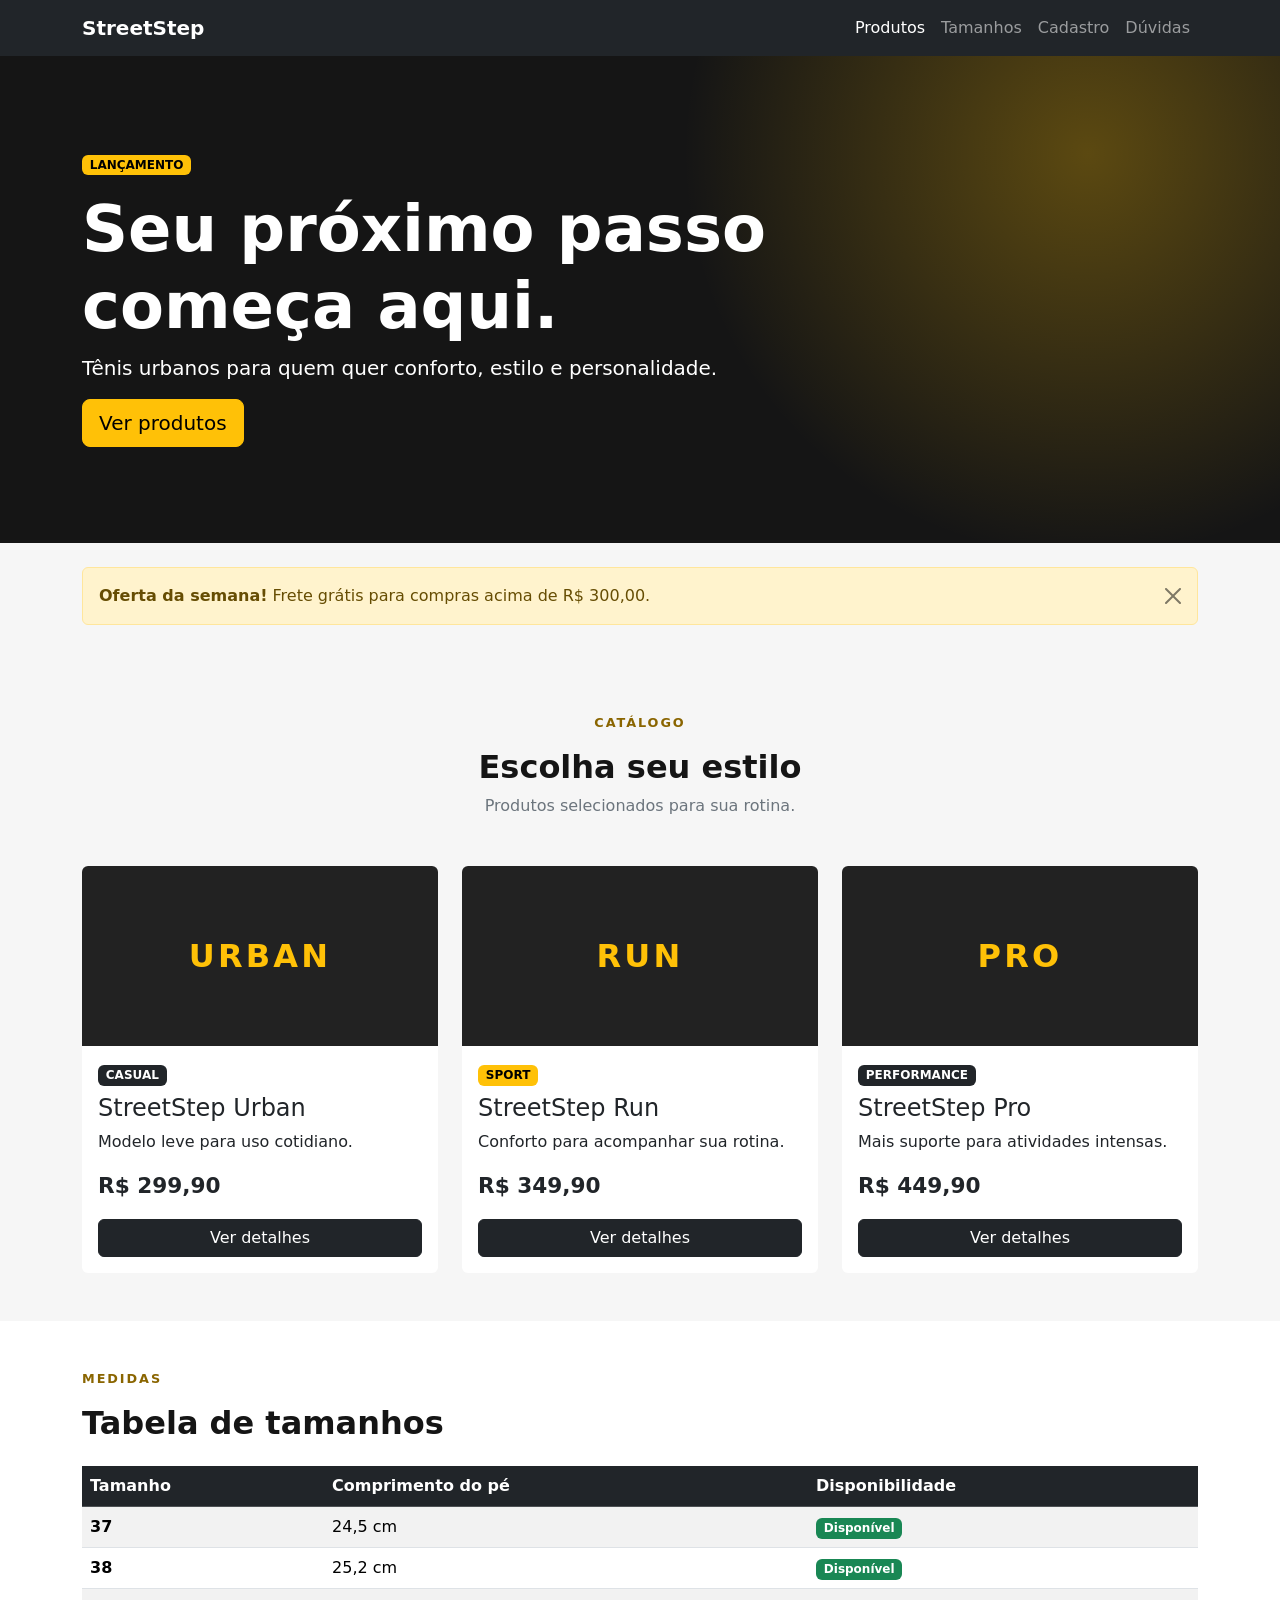
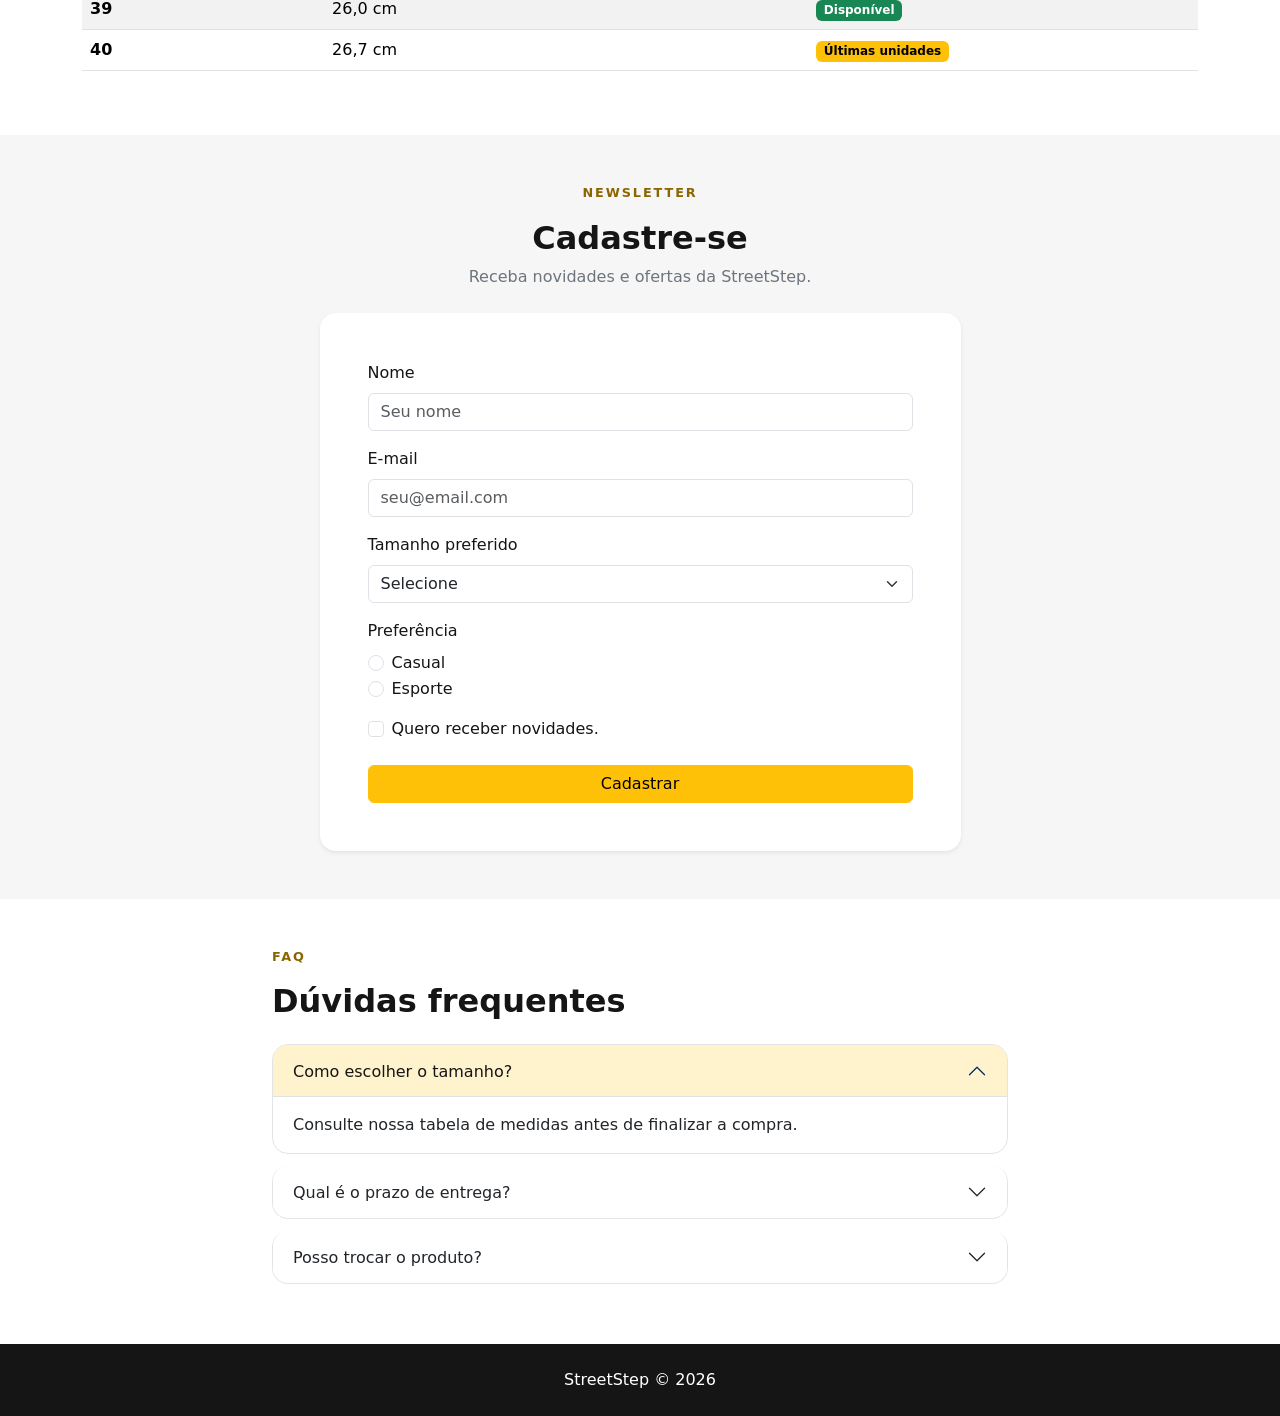
==== Aula 08/index.html @ 9c60e046 "mais bootstrap" ====
<!doctype html>
<html lang="pt-BR">
<head>
  <meta charset="utf-8">
  <meta name="viewport" content="width=device-width, initial-scale=1">
  <title>StreetStep | Loja de Tênis</title>

  <!------------------------- Bootstrap 5.3.8 via CDN ------------------------->
  <link
    href="https://cdn.jsdelivr.net/npm/bootstrap@5.3.8/dist/css/bootstrap.min.css"
    rel="stylesheet">

  <link rel="stylesheet" href="style.css">
</head>

<body>

  <!------------------------- NAVBAR ------------------------->
  <header>
    <nav class="navbar navbar-expand-lg navbar-dark bg-dark">
      <div class="container">
        <a class="navbar-brand fw-bold" href="#inicio">
          StreetStep
        </a>

        <button
          class="navbar-toggler"
          type="button"
          data-bs-toggle="collapse"
          data-bs-target="#menuPrincipal"
          aria-controls="menuPrincipal"
          aria-expanded="false"
          aria-label="Abrir menu">
          <span class="navbar-toggler-icon"></span>
        </button>

        <div class="collapse navbar-collapse" id="menuPrincipal">
          <ul class="navbar-nav ms-auto">
            <li class="nav-item">
              <a class="nav-link active" href="#produtos">Produtos</a>
            </li>
            <li class="nav-item">
              <a class="nav-link" href="#tamanhos">Tamanhos</a>
            </li>
            <li class="nav-item">
              <a class="nav-link" href="#cadastro">Cadastro</a>
            </li>
            <li class="nav-item">
              <a class="nav-link" href="#duvidas">Dúvidas</a>
            </li>
          </ul>
        </div>
      </div>
    </nav>
  </header>

  <main>

    <!------------------------- HERO ------------------------->
    <section id="inicio" class="hero py-5">
      <div class="container py-5">
        <div class="row align-items-center">
          <div class="col-lg-8">
            <span class="badge text-bg-warning mb-3">
              LANÇAMENTO
            </span>

            <h1 class="display-3 fw-bold">
              Seu próximo passo começa aqui.
            </h1>

            <p class="lead">
              Tênis urbanos para quem quer conforto, estilo e personalidade.
            </p>

            <a href="#produtos" class="btn btn-warning btn-lg">
              Ver produtos
            </a>
          </div>
        </div>
      </div>
    </section>

    <!------------------------- ALERT ------------------------->
    <section class="py-4">
      <div class="container">
        <div
          class="alert alert-warning alert-dismissible fade show"
          role="alert">

          <strong>Oferta da semana!</strong>
          Frete grátis para compras acima de R$ 300,00.

          <button
            type="button"
            class="btn-close"
            data-bs-dismiss="alert"
            aria-label="Fechar">
          </button>
        </div>
      </div>
    </section>

    <!------------------------- PRODUTOS ------------------------->
    <section id="produtos" class="py-5">
      <div class="container">

        <div class="text-center mb-5">
          <p class="section-label">CATÁLOGO</p>
          <h2 class="fw-bold">Escolha seu estilo</h2>
          <p class="text-secondary">
            Produtos selecionados para sua rotina.
          </p>
        </div>

        <div class="row g-4">

          <div class="col-md-4">
            <article class="card product-card h-100">
              <div class="product-placeholder">URBAN</div>

              <div class="card-body">
                <span class="badge text-bg-dark mb-2">CASUAL</span>

                <h3 class="h4 card-title">
                  StreetStep Urban
                </h3>

                <p class="card-text">
                  Modelo leve para uso cotidiano.
                </p>

                <p class="price">
                  R$ 299,90
                </p>

                <button
                  type="button"
                  class="btn btn-dark w-100"
                  data-bs-toggle="modal"
                  data-bs-target="#modalUrban">
                  Ver detalhes
                </button>
              </div>
            </article>
          </div>

          <div class="col-md-4">
            <article class="card product-card h-100">
              <div class="product-placeholder">RUN</div>

              <div class="card-body">
                <span class="badge text-bg-warning mb-2">SPORT</span>

                <h3 class="h4 card-title">
                  StreetStep Run
                </h3>

                <p class="card-text">
                  Conforto para acompanhar sua rotina.
                </p>

                <p class="price">
                  R$ 349,90
                </p>

                <button
                  type="button"
                  class="btn btn-dark w-100"
                  data-bs-toggle="modal"
                  data-bs-target="#modalRun">
                  Ver detalhes
                </button>
              </div>
            </article>
          </div>

          <div class="col-md-4">
            <article class="card product-card h-100">
              <div class="product-placeholder">PRO</div>

              <div class="card-body">
                <span class="badge text-bg-dark mb-2">PERFORMANCE</span>

                <h3 class="h4 card-title">
                  StreetStep Pro
                </h3>

                <p class="card-text">
                  Mais suporte para atividades intensas.
                </p>

                <p class="price">
                  R$ 449,90
                </p>

                <button
                  type="button"
                  class="btn btn-dark w-100"
                  data-bs-toggle="modal"
                  data-bs-target="#modalPro">
                  Ver detalhes
                </button>
              </div>
            </article>
          </div>

        </div>
      </div>
    </section>

    <!------------------------- TABLE ------------------------->
    <section id="tamanhos" class="py-5 bg-white">
      <div class="container">

        <div class="mb-4">
          <p class="section-label">MEDIDAS</p>
          <h2 class="fw-bold">Tabela de tamanhos</h2>
        </div>

        <div class="table-responsive">
          <table class="table table-striped table-hover align-middle">
            <thead class="table-dark">
              <tr>
                <th scope="col">Tamanho</th>
                <th scope="col">Comprimento do pé</th>
                <th scope="col">Disponibilidade</th>
              </tr>
            </thead>

            <tbody>
              <tr>
                <th scope="row">37</th>
                <td>24,5 cm</td>
                <td><span class="badge text-bg-success">Disponível</span></td>
              </tr>

              <tr>
                <th scope="row">38</th>
                <td>25,2 cm</td>
                <td><span class="badge text-bg-success">Disponível</span></td>
              </tr>

              <tr>
                <th scope="row">39</th>
                <td>26,0 cm</td>
                <td><span class="badge text-bg-success">Disponível</span></td>
              </tr>

              <tr>
                <th scope="row">40</th>
                <td>26,7 cm</td>
                <td><span class="badge text-bg-warning">Últimas unidades</span></td>
              </tr>
            </tbody>
          </table>
        </div>

      </div>
    </section>

    <!------------------------- FORM ------------------------->
    <section id="cadastro" class="py-5">
      <div class="container">

        <div class="row justify-content-center">
          <div class="col-lg-7">

            <div class="text-center mb-4">
              <p class="section-label">NEWSLETTER</p>
              <h2 class="fw-bold">Cadastre-se</h2>
              <p class="text-secondary">
                Receba novidades e ofertas da StreetStep.
              </p>
            </div>

            <form class="bg-white p-4 p-md-5 rounded-4 shadow-sm">

              <div class="mb-3">
                <label for="nome" class="form-label">
                  Nome
                </label>

                <input
                  type="text"
                  class="form-control"
                  id="nome"
                  name="nome"
                  placeholder="Seu nome"
                  required>
              </div>

              <div class="mb-3">
                <label for="email" class="form-label">
                  E-mail
                </label>

                <input
                  type="email"
                  class="form-control"
                  id="email"
                  name="email"
                  placeholder="seu@email.com"
                  required>
              </div>

              <div class="mb-3">
                <label for="tamanho" class="form-label">
                  Tamanho preferido
                </label>

                <select
                  class="form-select"
                  id="tamanho"
                  name="tamanho"
                  required>

                  <option value="" selected>
                    Selecione
                  </option>

                  <option value="37">37</option>
                  <option value="38">38</option>
                  <option value="39">39</option>
                  <option value="40">40</option>
                </select>
              </div>

              <div class="mb-3">
                <label class="form-label d-block">
                  Preferência
                </label>

                <div class="form-check">
                  <input
                    class="form-check-input"
                    type="radio"
                    name="preferencia"
                    id="casual"
                    value="casual">

                  <label class="form-check-label" for="casual">
                    Casual
                  </label>
                </div>

                <div class="form-check">
                  <input
                    class="form-check-input"
                    type="radio"
                    name="preferencia"
                    id="esporte"
                    value="esporte">

                  <label class="form-check-label" for="esporte">
                    Esporte
                  </label>
                </div>
              </div>

              <div class="form-check mb-4">
                <input
                  class="form-check-input"
                  type="checkbox"
                  id="novidades"
                  name="novidades">

                <label class="form-check-label" for="novidades">
                  Quero receber novidades.
                </label>
              </div>

              <button type="submit" class="btn btn-warning w-100">
                Cadastrar
              </button>

            </form>

          </div>
        </div>

      </div>
    </section>

    <!------------------------- ACCORDION ------------------------->
    <section id="duvidas" class="py-5 bg-white">
      <div class="container">

        <div class="row justify-content-center">
          <div class="col-lg-8">

            <div class="mb-4">
              <p class="section-label">FAQ</p>
              <h2 class="fw-bold">Dúvidas frequentes</h2>
            </div>

            <div class="accordion" id="accordionDuvidas">

              <div class="accordion-item">
                <h3 class="accordion-header">
                  <button
                    class="accordion-button"
                    type="button"
                    data-bs-toggle="collapse"
                    data-bs-target="#duvidaUm"
                    aria-expanded="true"
                    aria-controls="duvidaUm">

                    Como escolher o tamanho?

                  </button>
                </h3>

                <div
                  id="duvidaUm"
                  class="accordion-collapse collapse show"
                  data-bs-parent="#accordionDuvidas">

                  <div class="accordion-body">
                    Consulte nossa tabela de medidas antes de finalizar a compra.
                  </div>

                </div>
              </div>

              <div class="accordion-item">
                <h3 class="accordion-header">
                  <button
                    class="accordion-button collapsed"
                    type="button"
                    data-bs-toggle="collapse"
                    data-bs-target="#duvidaDois"
                    aria-expanded="false"
                    aria-controls="duvidaDois">

                    Qual é o prazo de entrega?

                  </button>
                </h3>

                <div
                  id="duvidaDois"
                  class="accordion-collapse collapse"
                  data-bs-parent="#accordionDuvidas">

                  <div class="accordion-body">
                    O prazo depende da região e é apresentado no fechamento do pedido.
                  </div>

                </div>
              </div>

              <div class="accordion-item">
                <h3 class="accordion-header">
                  <button
                    class="accordion-button collapsed"
                    type="button"
                    data-bs-toggle="collapse"
                    data-bs-target="#duvidaTres"
                    aria-expanded="false"
                    aria-controls="duvidaTres">

                    Posso trocar o produto?

                  </button>
                </h3>

                <div
                  id="duvidaTres"
                  class="accordion-collapse collapse"
                  data-bs-parent="#accordionDuvidas">

                  <div class="accordion-body">
                    Consulte as condições de troca da loja antes de realizar o pedido.
                  </div>

                </div>
              </div>

            </div>
          </div>
        </div>

      </div>
    </section>

  </main>

  <!------------------------- MODAIS ------------------------->

  <div
    class="modal fade"
    id="modalUrban"
    tabindex="-1"
    aria-labelledby="modalUrbanLabel"
    aria-hidden="true">

    <div class="modal-dialog modal-dialog-centered">
      <div class="modal-content">

        <div class="modal-header">
          <h2 class="modal-title h5" id="modalUrbanLabel">
            StreetStep Urban
          </h2>

          <button
            type="button"
            class="btn-close"
            data-bs-dismiss="modal"
            aria-label="Fechar">
          </button>
        </div>

        <div class="modal-body">
          Modelo leve para uso cotidiano.
          <strong>R$ 299,90</strong>
        </div>

        <div class="modal-footer">
          <button
            type="button"
            class="btn btn-secondary"
            data-bs-dismiss="modal">
            Fechar
          </button>
        </div>

      </div>
    </div>
  </div>

  <div
    class="modal fade"
    id="modalRun"
    tabindex="-1"
    aria-labelledby="modalRunLabel"
    aria-hidden="true">

    <div class="modal-dialog modal-dialog-centered">
      <div class="modal-content">

        <div class="modal-header">
          <h2 class="modal-title h5" id="modalRunLabel">
            StreetStep Run
          </h2>

          <button
            type="button"
            class="btn-close"
            data-bs-dismiss="modal"
            aria-label="Fechar">
          </button>
        </div>

        <div class="modal-body">
          Conforto para acompanhar sua rotina.
          <strong>R$ 349,90</strong>
        </div>

        <div class="modal-footer">
          <button
            type="button"
            class="btn btn-secondary"
            data-bs-dismiss="modal">
            Fechar
          </button>
        </div>

      </div>
    </div>
  </div>

  <div
    class="modal fade"
    id="modalPro"
    tabindex="-1"
    aria-labelledby="modalProLabel"
    aria-hidden="true">

    <div class="modal-dialog modal-dialog-centered">
      <div class="modal-content">

        <div class="modal-header">
          <h2 class="modal-title h5" id="modalProLabel">
            StreetStep Pro
          </h2>

          <button
            type="button"
            class="btn-close"
            data-bs-dismiss="modal"
            aria-label="Fechar">
          </button>
        </div>

        <div class="modal-body">
          Mais suporte para atividades intensas.
          <strong>R$ 449,90</strong>
        </div>

        <div class="modal-footer">
          <button
            type="button"
            class="btn btn-secondary"
            data-bs-dismiss="modal">
            Fechar
          </button>
        </div>

      </div>
    </div>
  </div>

  <footer class="py-4">
    <div class="container text-center">
      <p class="mb-0">StreetStep &copy; 2026</p>
    </div>
  </footer>

  <script
    src="https://cdn.jsdelivr.net/npm/bootstrap@5.3.8/dist/js/bootstrap.bundle.min.js">
  </script>

</body>
</html>
---- Aula 08/style.css ----
/* ==========================================================
   STYLE.CSS
   Personalização do Bootstrap
   ========================================================== */

   :root {
    --street-dark: #151515;
    --street-yellow: #ffc107;
    --street-light: #f6f6f6;
  }
  
  body {
    background: var(--street-light);
    color: var(--street-dark);
  }
  
  .hero {
    background:
      radial-gradient(
        circle at 85% 20%,
        rgba(255, 193, 7, .30),
        transparent 35%
      ),
      #151515;
  
    color: white;
  }
  
  .section-label {
    color: #8a6500;
    font-size: .8rem;
    font-weight: 800;
    letter-spacing: .15em;
  }
  
  .product-card {
    border: 0;
    overflow: hidden;
    transition: transform .2s ease, box-shadow .2s ease;
  }
  
  .product-card:hover {
    transform: translateY(-5px);
    box-shadow: 0 1rem 2rem rgba(0, 0, 0, .12);
  }
  
  .product-placeholder {
    min-height: 180px;
    display: grid;
    place-items: center;
  
    background: #222;
    color: var(--street-yellow);
  
    font-size: 2rem;
    font-weight: 900;
    letter-spacing: .1em;
  }
  
  .price {
    font-size: 1.35rem;
    font-weight: 800;
  }
  
  .accordion {
    --bs-accordion-border-radius: 1rem;
  }
  
  .accordion-item {
    border: 1px solid #e4e4e4;
    margin-bottom: .75rem;
    border-radius: 1rem !important;
    overflow: hidden;
  }
  
  .accordion-button:not(.collapsed) {
    background: #fff3cd;
    color: var(--street-dark);
  }
  
  footer {
    background: var(--street-dark);
    color: white;
  }
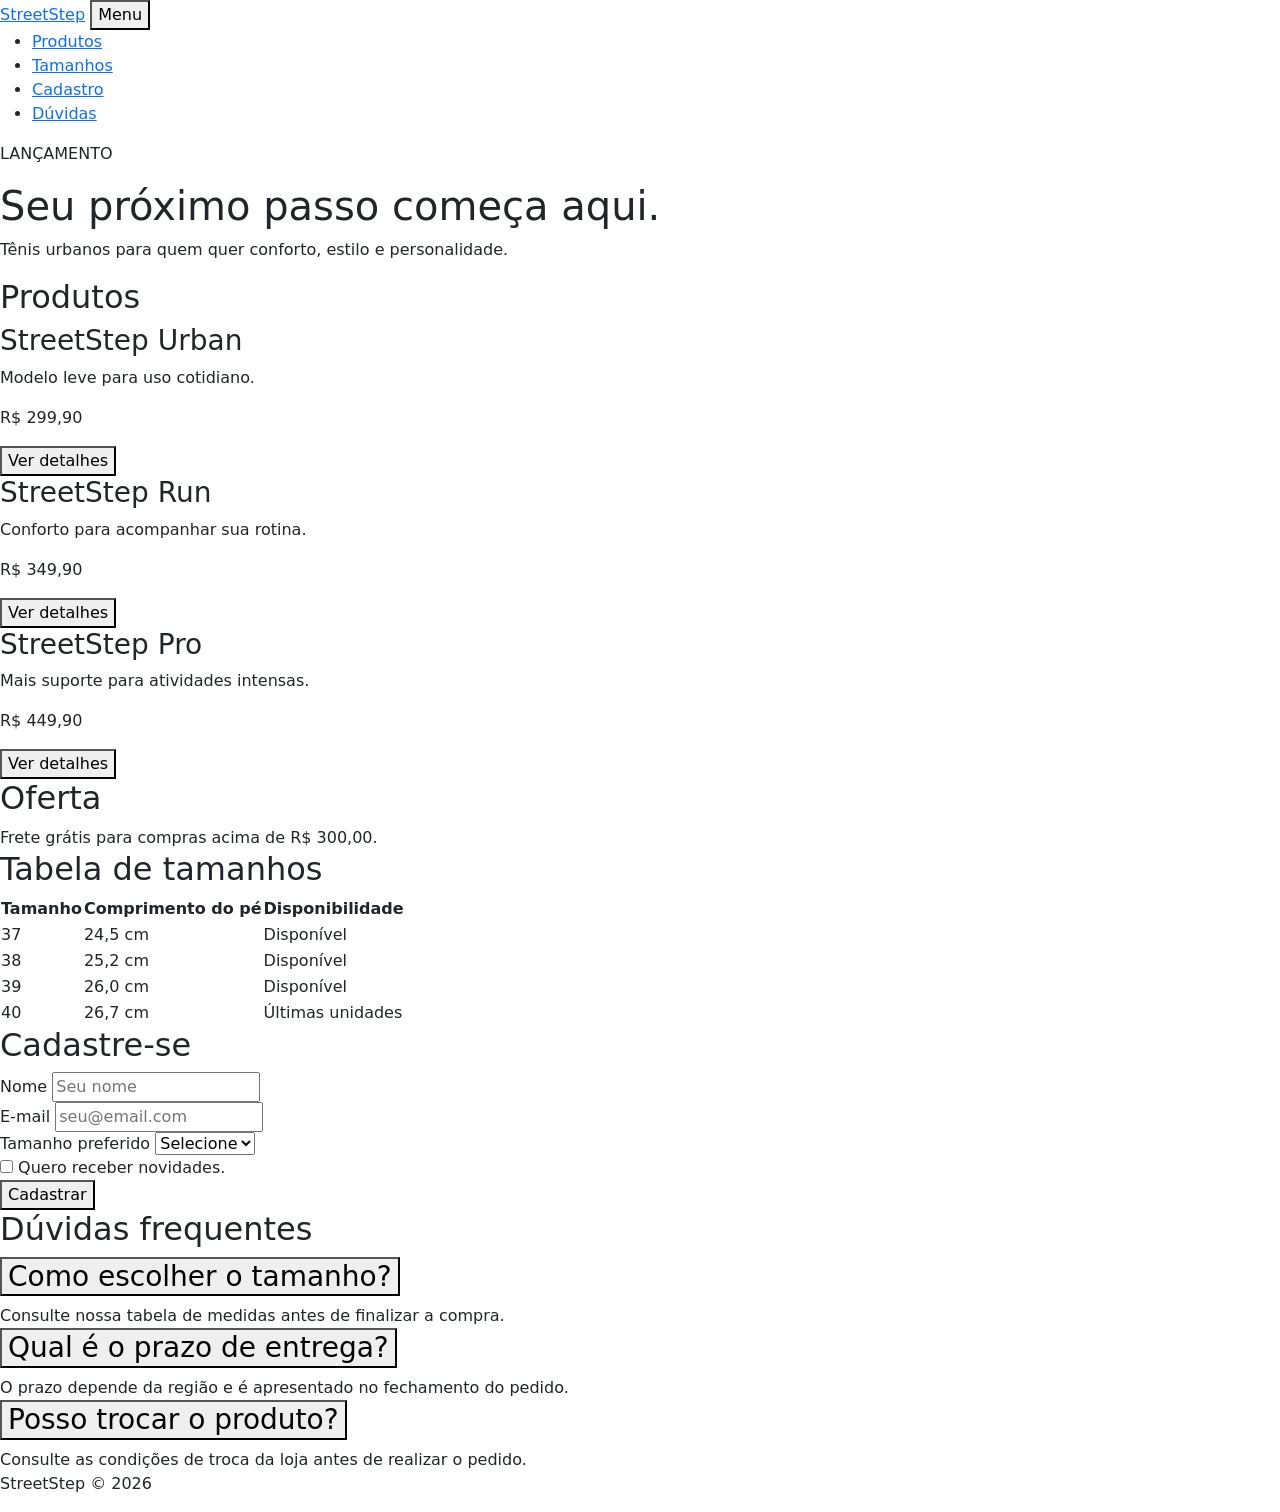
==== commit 4d079cce: "Galeria de arte" ====
--- a/Aula 08/index.html
+++ b/Aula 08/index.html
@@ -3,618 +3,204 @@
 <head>
   <meta charset="utf-8">
   <meta name="viewport" content="width=device-width, initial-scale=1">
-  <title>StreetStep | Loja de Tênis</title>
-
-  <!------------------------- Bootstrap 5.3.8 via CDN ------------------------->
+  <title>Loja de Tênis</title>
+
+  <!-- Bootstrap 5.3.8 via CDN -->
   <link
     href="https://cdn.jsdelivr.net/npm/bootstrap@5.3.8/dist/css/bootstrap.min.css"
     rel="stylesheet">
-
-  <link rel="stylesheet" href="style.css">
 </head>
 
 <body>
-
-  <!------------------------- NAVBAR ------------------------->
   <header>
-    <nav class="navbar navbar-expand-lg navbar-dark bg-dark">
-      <div class="container">
-        <a class="navbar-brand fw-bold" href="#inicio">
-          StreetStep
-        </a>
-
-        <button
-          class="navbar-toggler"
-          type="button"
-          data-bs-toggle="collapse"
-          data-bs-target="#menuPrincipal"
-          aria-controls="menuPrincipal"
-          aria-expanded="false"
-          aria-label="Abrir menu">
-          <span class="navbar-toggler-icon"></span>
-        </button>
-
-        <div class="collapse navbar-collapse" id="menuPrincipal">
-          <ul class="navbar-nav ms-auto">
-            <li class="nav-item">
-              <a class="nav-link active" href="#produtos">Produtos</a>
-            </li>
-            <li class="nav-item">
-              <a class="nav-link" href="#tamanhos">Tamanhos</a>
-            </li>
-            <li class="nav-item">
-              <a class="nav-link" href="#cadastro">Cadastro</a>
-            </li>
-            <li class="nav-item">
-              <a class="nav-link" href="#duvidas">Dúvidas</a>
-            </li>
-          </ul>
-        </div>
-      </div>
+    <nav>
+      <a href="#">StreetStep</a>
+
+      <button type="button">
+        Menu
+      </button>
+
+      <ul>
+        <li><a href="#produtos">Produtos</a></li>
+        <li><a href="#tamanhos">Tamanhos</a></li>
+        <li><a href="#cadastro">Cadastro</a></li>
+        <li><a href="#duvidas">Dúvidas</a></li>
+      </ul>
     </nav>
   </header>
 
   <main>
 
-    <!------------------------- HERO ------------------------->
-    <section id="inicio" class="hero py-5">
-      <div class="container py-5">
-        <div class="row align-items-center">
-          <div class="col-lg-8">
-            <span class="badge text-bg-warning mb-3">
-              LANÇAMENTO
-            </span>
-
-            <h1 class="display-3 fw-bold">
-              Seu próximo passo começa aqui.
-            </h1>
-
-            <p class="lead">
-              Tênis urbanos para quem quer conforto, estilo e personalidade.
-            </p>
-
-            <a href="#produtos" class="btn btn-warning btn-lg">
-              Ver produtos
-            </a>
-          </div>
-        </div>
+    <section id="inicio">
+      <div>
+        <p>LANÇAMENTO</p>
+        <h1>Seu próximo passo começa aqui.</h1>
+        <p>
+          Tênis urbanos para quem quer conforto, estilo e personalidade.
+        </p>
       </div>
     </section>
 
-    <!------------------------- ALERT ------------------------->
-    <section class="py-4">
-      <div class="container">
-        <div
-          class="alert alert-warning alert-dismissible fade show"
-          role="alert">
-
-          <strong>Oferta da semana!</strong>
-          Frete grátis para compras acima de R$ 300,00.
-
-          <button
-            type="button"
-            class="btn-close"
-            data-bs-dismiss="alert"
-            aria-label="Fechar">
+    <section id="produtos">
+      <h2>Produtos</h2>
+
+      <article>
+        <h3>StreetStep Urban</h3>
+        <p>Modelo leve para uso cotidiano.</p>
+        <p>R$ 299,90</p>
+
+        <button type="button">
+          Ver detalhes
+        </button>
+      </article>
+
+      <article>
+        <h3>StreetStep Run</h3>
+        <p>Conforto para acompanhar sua rotina.</p>
+        <p>R$ 349,90</p>
+
+        <button type="button">
+          Ver detalhes
+        </button>
+      </article>
+
+      <article>
+        <h3>StreetStep Pro</h3>
+        <p>Mais suporte para atividades intensas.</p>
+        <p>R$ 449,90</p>
+
+        <button type="button">
+          Ver detalhes
+        </button>
+      </article>
+    </section>
+
+    <!-- ALERT -->
+    <section>
+      <h2>Oferta</h2>
+      <div>
+        Frete grátis para compras acima de R$ 300,00.
+      </div>
+    </section>
+
+    <!-- TABLE -->
+    <section id="tamanhos">
+      <h2>Tabela de tamanhos</h2>
+
+      <table>
+        <thead>
+          <tr>
+            <th>Tamanho</th>
+            <th>Comprimento do pé</th>
+            <th>Disponibilidade</th>
+          </tr>
+        </thead>
+
+        <tbody>
+          <tr>
+            <td>37</td>
+            <td>24,5 cm</td>
+            <td>Disponível</td>
+          </tr>
+          <tr>
+            <td>38</td>
+            <td>25,2 cm</td>
+            <td>Disponível</td>
+          </tr>
+          <tr>
+            <td>39</td>
+            <td>26,0 cm</td>
+            <td>Disponível</td>
+          </tr>
+          <tr>
+            <td>40</td>
+            <td>26,7 cm</td>
+            <td>Últimas unidades</td>
+          </tr>
+        </tbody>
+      </table>
+    </section>
+
+    <!-- FORM -->
+    <section id="cadastro">
+      <h2>Cadastre-se</h2>
+
+      <form>
+        <div>
+          <label for="nome">Nome</label>
+          <input type="text" id="nome" name="nome" placeholder="Seu nome">
+        </div>
+
+        <div>
+          <label for="email">E-mail</label>
+          <input type="email" id="email" name="email" placeholder="seu@email.com">
+        </div>
+
+        <div>
+          <label for="tamanho">Tamanho preferido</label>
+          <select id="tamanho" name="tamanho">
+            <option value="">Selecione</option>
+            <option value="37">37</option>
+            <option value="38">38</option>
+            <option value="39">39</option>
+            <option value="40">40</option>
+          </select>
+        </div>
+
+        <div>
+          <input type="checkbox" id="novidades" name="novidades">
+          <label for="novidades">Quero receber novidades.</label>
+        </div>
+
+        <button type="submit">
+          Cadastrar
+        </button>
+      </form>
+    </section>
+
+    <!-- ACCORDION -->
+    <section id="duvidas">
+      <h2>Dúvidas frequentes</h2>
+
+      <div>
+
+        <h3>
+          <button type="button">
+            Como escolher o tamanho?
           </button>
-        </div>
+        </h3>
+
+        <div>
+          Consulte nossa tabela de medidas antes de finalizar a compra.
+        </div>
+
+        <h3>
+          <button type="button">
+            Qual é o prazo de entrega?
+          </button>
+        </h3>
+
+        <div>
+          O prazo depende da região e é apresentado no fechamento do pedido.
+        </div>
+
+        <h3>
+          <button type="button">
+            Posso trocar o produto?
+          </button>
+        </h3>
+
+        <div>
+          Consulte as condições de troca da loja antes de realizar o pedido.
+        </div>
+
       </div>
     </section>
 
-    <!------------------------- PRODUTOS ------------------------->
-    <section id="produtos" class="py-5">
-      <div class="container">
-
-        <div class="text-center mb-5">
-          <p class="section-label">CATÁLOGO</p>
-          <h2 class="fw-bold">Escolha seu estilo</h2>
-          <p class="text-secondary">
-            Produtos selecionados para sua rotina.
-          </p>
-        </div>
-
-        <div class="row g-4">
-
-          <div class="col-md-4">
-            <article class="card product-card h-100">
-              <div class="product-placeholder">URBAN</div>
-
-              <div class="card-body">
-                <span class="badge text-bg-dark mb-2">CASUAL</span>
-
-                <h3 class="h4 card-title">
-                  StreetStep Urban
-                </h3>
-
-                <p class="card-text">
-                  Modelo leve para uso cotidiano.
-                </p>
-
-                <p class="price">
-                  R$ 299,90
-                </p>
-
-                <button
-                  type="button"
-                  class="btn btn-dark w-100"
-                  data-bs-toggle="modal"
-                  data-bs-target="#modalUrban">
-                  Ver detalhes
-                </button>
-              </div>
-            </article>
-          </div>
-
-          <div class="col-md-4">
-            <article class="card product-card h-100">
-              <div class="product-placeholder">RUN</div>
-
-              <div class="card-body">
-                <span class="badge text-bg-warning mb-2">SPORT</span>
-
-                <h3 class="h4 card-title">
-                  StreetStep Run
-                </h3>
-
-                <p class="card-text">
-                  Conforto para acompanhar sua rotina.
-                </p>
-
-                <p class="price">
-                  R$ 349,90
-                </p>
-
-                <button
-                  type="button"
-                  class="btn btn-dark w-100"
-                  data-bs-toggle="modal"
-                  data-bs-target="#modalRun">
-                  Ver detalhes
-                </button>
-              </div>
-            </article>
-          </div>
-
-          <div class="col-md-4">
-            <article class="card product-card h-100">
-              <div class="product-placeholder">PRO</div>
-
-              <div class="card-body">
-                <span class="badge text-bg-dark mb-2">PERFORMANCE</span>
-
-                <h3 class="h4 card-title">
-                  StreetStep Pro
-                </h3>
-
-                <p class="card-text">
-                  Mais suporte para atividades intensas.
-                </p>
-
-                <p class="price">
-                  R$ 449,90
-                </p>
-
-                <button
-                  type="button"
-                  class="btn btn-dark w-100"
-                  data-bs-toggle="modal"
-                  data-bs-target="#modalPro">
-                  Ver detalhes
-                </button>
-              </div>
-            </article>
-          </div>
-
-        </div>
-      </div>
-    </section>
-
-    <!------------------------- TABLE ------------------------->
-    <section id="tamanhos" class="py-5 bg-white">
-      <div class="container">
-
-        <div class="mb-4">
-          <p class="section-label">MEDIDAS</p>
-          <h2 class="fw-bold">Tabela de tamanhos</h2>
-        </div>
-
-        <div class="table-responsive">
-          <table class="table table-striped table-hover align-middle">
-            <thead class="table-dark">
-              <tr>
-                <th scope="col">Tamanho</th>
-                <th scope="col">Comprimento do pé</th>
-                <th scope="col">Disponibilidade</th>
-              </tr>
-            </thead>
-
-            <tbody>
-              <tr>
-                <th scope="row">37</th>
-                <td>24,5 cm</td>
-                <td><span class="badge text-bg-success">Disponível</span></td>
-              </tr>
-
-              <tr>
-                <th scope="row">38</th>
-                <td>25,2 cm</td>
-                <td><span class="badge text-bg-success">Disponível</span></td>
-              </tr>
-
-              <tr>
-                <th scope="row">39</th>
-                <td>26,0 cm</td>
-                <td><span class="badge text-bg-success">Disponível</span></td>
-              </tr>
-
-              <tr>
-                <th scope="row">40</th>
-                <td>26,7 cm</td>
-                <td><span class="badge text-bg-warning">Últimas unidades</span></td>
-              </tr>
-            </tbody>
-          </table>
-        </div>
-
-      </div>
-    </section>
-
-    <!------------------------- FORM ------------------------->
-    <section id="cadastro" class="py-5">
-      <div class="container">
-
-        <div class="row justify-content-center">
-          <div class="col-lg-7">
-
-            <div class="text-center mb-4">
-              <p class="section-label">NEWSLETTER</p>
-              <h2 class="fw-bold">Cadastre-se</h2>
-              <p class="text-secondary">
-                Receba novidades e ofertas da StreetStep.
-              </p>
-            </div>
-
-            <form class="bg-white p-4 p-md-5 rounded-4 shadow-sm">
-
-              <div class="mb-3">
-                <label for="nome" class="form-label">
-                  Nome
-                </label>
-
-                <input
-                  type="text"
-                  class="form-control"
-                  id="nome"
-                  name="nome"
-                  placeholder="Seu nome"
-                  required>
-              </div>
-
-              <div class="mb-3">
-                <label for="email" class="form-label">
-                  E-mail
-                </label>
-
-                <input
-                  type="email"
-                  class="form-control"
-                  id="email"
-                  name="email"
-                  placeholder="seu@email.com"
-                  required>
-              </div>
-
-              <div class="mb-3">
-                <label for="tamanho" class="form-label">
-                  Tamanho preferido
-                </label>
-
-                <select
-                  class="form-select"
-                  id="tamanho"
-                  name="tamanho"
-                  required>
-
-                  <option value="" selected>
-                    Selecione
-                  </option>
-
-                  <option value="37">37</option>
-                  <option value="38">38</option>
-                  <option value="39">39</option>
-                  <option value="40">40</option>
-                </select>
-              </div>
-
-              <div class="mb-3">
-                <label class="form-label d-block">
-                  Preferência
-                </label>
-
-                <div class="form-check">
-                  <input
-                    class="form-check-input"
-                    type="radio"
-                    name="preferencia"
-                    id="casual"
-                    value="casual">
-
-                  <label class="form-check-label" for="casual">
-                    Casual
-                  </label>
-                </div>
-
-                <div class="form-check">
-                  <input
-                    class="form-check-input"
-                    type="radio"
-                    name="preferencia"
-                    id="esporte"
-                    value="esporte">
-
-                  <label class="form-check-label" for="esporte">
-                    Esporte
-                  </label>
-                </div>
-              </div>
-
-              <div class="form-check mb-4">
-                <input
-                  class="form-check-input"
-                  type="checkbox"
-                  id="novidades"
-                  name="novidades">
-
-                <label class="form-check-label" for="novidades">
-                  Quero receber novidades.
-                </label>
-              </div>
-
-              <button type="submit" class="btn btn-warning w-100">
-                Cadastrar
-              </button>
-
-            </form>
-
-          </div>
-        </div>
-
-      </div>
-    </section>
-
-    <!------------------------- ACCORDION ------------------------->
-    <section id="duvidas" class="py-5 bg-white">
-      <div class="container">
-
-        <div class="row justify-content-center">
-          <div class="col-lg-8">
-
-            <div class="mb-4">
-              <p class="section-label">FAQ</p>
-              <h2 class="fw-bold">Dúvidas frequentes</h2>
-            </div>
-
-            <div class="accordion" id="accordionDuvidas">
-
-              <div class="accordion-item">
-                <h3 class="accordion-header">
-                  <button
-                    class="accordion-button"
-                    type="button"
-                    data-bs-toggle="collapse"
-                    data-bs-target="#duvidaUm"
-                    aria-expanded="true"
-                    aria-controls="duvidaUm">
-
-                    Como escolher o tamanho?
-
-                  </button>
-                </h3>
-
-                <div
-                  id="duvidaUm"
-                  class="accordion-collapse collapse show"
-                  data-bs-parent="#accordionDuvidas">
-
-                  <div class="accordion-body">
-                    Consulte nossa tabela de medidas antes de finalizar a compra.
-                  </div>
-
-                </div>
-              </div>
-
-              <div class="accordion-item">
-                <h3 class="accordion-header">
-                  <button
-                    class="accordion-button collapsed"
-                    type="button"
-                    data-bs-toggle="collapse"
-                    data-bs-target="#duvidaDois"
-                    aria-expanded="false"
-                    aria-controls="duvidaDois">
-
-                    Qual é o prazo de entrega?
-
-                  </button>
-                </h3>
-
-                <div
-                  id="duvidaDois"
-                  class="accordion-collapse collapse"
-                  data-bs-parent="#accordionDuvidas">
-
-                  <div class="accordion-body">
-                    O prazo depende da região e é apresentado no fechamento do pedido.
-                  </div>
-
-                </div>
-              </div>
-
-              <div class="accordion-item">
-                <h3 class="accordion-header">
-                  <button
-                    class="accordion-button collapsed"
-                    type="button"
-                    data-bs-toggle="collapse"
-                    data-bs-target="#duvidaTres"
-                    aria-expanded="false"
-                    aria-controls="duvidaTres">
-
-                    Posso trocar o produto?
-
-                  </button>
-                </h3>
-
-                <div
-                  id="duvidaTres"
-                  class="accordion-collapse collapse"
-                  data-bs-parent="#accordionDuvidas">
-
-                  <div class="accordion-body">
-                    Consulte as condições de troca da loja antes de realizar o pedido.
-                  </div>
-
-                </div>
-              </div>
-
-            </div>
-          </div>
-        </div>
-
-      </div>
-    </section>
-
   </main>
 
-  <!------------------------- MODAIS ------------------------->
-
-  <div
-    class="modal fade"
-    id="modalUrban"
-    tabindex="-1"
-    aria-labelledby="modalUrbanLabel"
-    aria-hidden="true">
-
-    <div class="modal-dialog modal-dialog-centered">
-      <div class="modal-content">
-
-        <div class="modal-header">
-          <h2 class="modal-title h5" id="modalUrbanLabel">
-            StreetStep Urban
-          </h2>
-
-          <button
-            type="button"
-            class="btn-close"
-            data-bs-dismiss="modal"
-            aria-label="Fechar">
-          </button>
-        </div>
-
-        <div class="modal-body">
-          Modelo leve para uso cotidiano.
-          <strong>R$ 299,90</strong>
-        </div>
-
-        <div class="modal-footer">
-          <button
-            type="button"
-            class="btn btn-secondary"
-            data-bs-dismiss="modal">
-            Fechar
-          </button>
-        </div>
-
-      </div>
-    </div>
-  </div>
-
-  <div
-    class="modal fade"
-    id="modalRun"
-    tabindex="-1"
-    aria-labelledby="modalRunLabel"
-    aria-hidden="true">
-
-    <div class="modal-dialog modal-dialog-centered">
-      <div class="modal-content">
-
-        <div class="modal-header">
-          <h2 class="modal-title h5" id="modalRunLabel">
-            StreetStep Run
-          </h2>
-
-          <button
-            type="button"
-            class="btn-close"
-            data-bs-dismiss="modal"
-            aria-label="Fechar">
-          </button>
-        </div>
-
-        <div class="modal-body">
-          Conforto para acompanhar sua rotina.
-          <strong>R$ 349,90</strong>
-        </div>
-
-        <div class="modal-footer">
-          <button
-            type="button"
-            class="btn btn-secondary"
-            data-bs-dismiss="modal">
-            Fechar
-          </button>
-        </div>
-
-      </div>
-    </div>
-  </div>
-
-  <div
-    class="modal fade"
-    id="modalPro"
-    tabindex="-1"
-    aria-labelledby="modalProLabel"
-    aria-hidden="true">
-
-    <div class="modal-dialog modal-dialog-centered">
-      <div class="modal-content">
-
-        <div class="modal-header">
-          <h2 class="modal-title h5" id="modalProLabel">
-            StreetStep Pro
-          </h2>
-
-          <button
-            type="button"
-            class="btn-close"
-            data-bs-dismiss="modal"
-            aria-label="Fechar">
-          </button>
-        </div>
-
-        <div class="modal-body">
-          Mais suporte para atividades intensas.
-          <strong>R$ 449,90</strong>
-        </div>
-
-        <div class="modal-footer">
-          <button
-            type="button"
-            class="btn btn-secondary"
-            data-bs-dismiss="modal">
-            Fechar
-          </button>
-        </div>
-
-      </div>
-    </div>
-  </div>
-
-  <footer class="py-4">
-    <div class="container text-center">
-      <p class="mb-0">StreetStep &copy; 2026</p>
-    </div>
+  <footer>
+    <p>StreetStep &copy; 2026</p>
   </footer>
 
   <script
